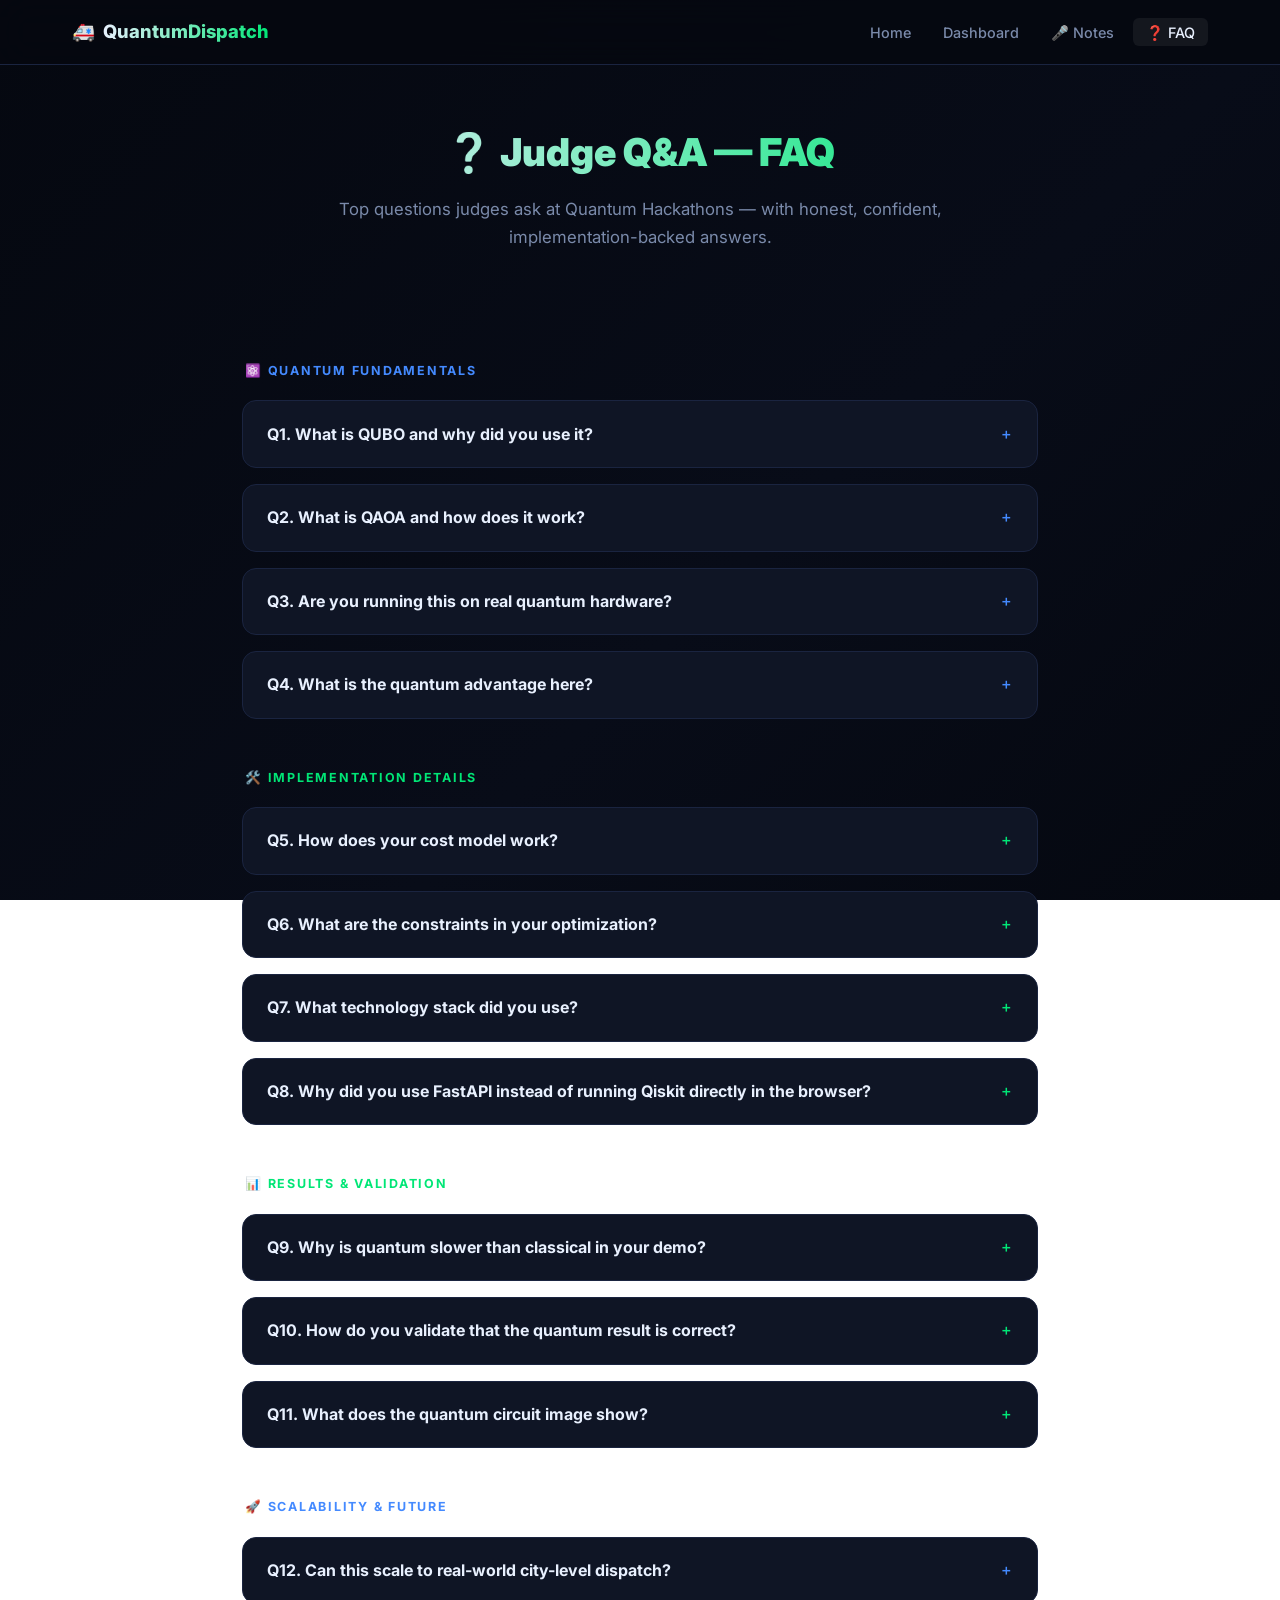
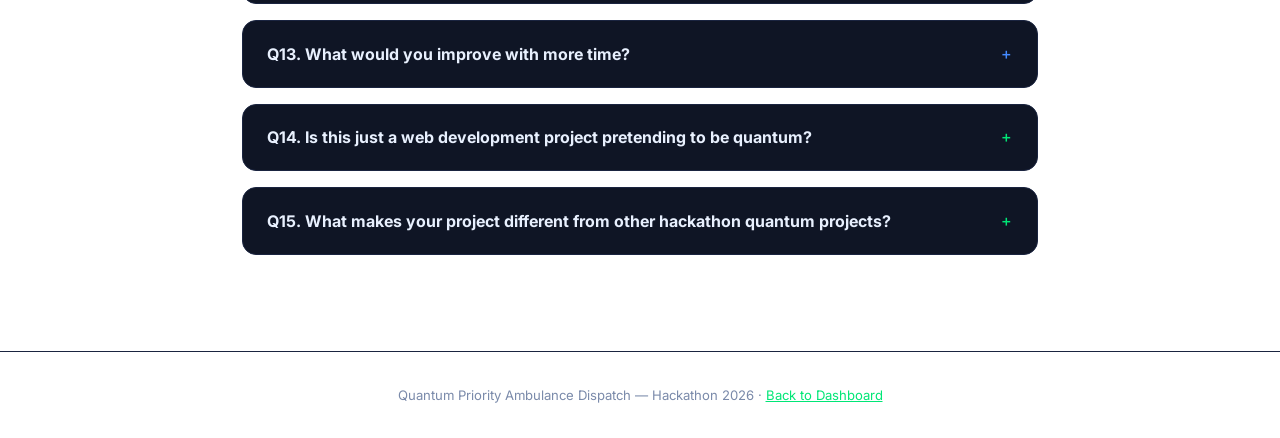
==== public/faq.html @ c88b6e2a "feat: Add Judge FAQ page with 15 Q&A cards, accordion UI, code snippets" ====
<!DOCTYPE html>
<html lang="en">

<head>
    <meta charset="UTF-8">
    <meta name="viewport" content="width=device-width, initial-scale=1.0">
    <title>Judge FAQ — Quantum Ambulance Dispatch</title>
    <link href="https://fonts.googleapis.com/css2?family=Inter:wght@300;400;600;700;800;900&display=swap"
        rel="stylesheet">
    <style>
        :root {
            --bg: #050810;
            --surface: #0f1525;
            --surface2: #131929;
            --border: #1a2440;
            --text: #e8f0fe;
            --muted: #7a8aaa;
            --accent: #00e676;
            --accent-glow: rgba(0, 230, 118, 0.3);
            --quantum: #448aff;
            --quantum-glow: rgba(68, 138, 255, 0.25);
            --warn: #f0a500;
        }

        * {
            box-sizing: border-box;
            margin: 0;
            padding: 0;
        }

        html {
            scroll-behavior: smooth;
        }

        body {
            font-family: 'Inter', sans-serif;
            background: linear-gradient(135deg, #050810 0%, #080c18 60%, #050810 100%);
            background-attachment: fixed;
            color: var(--text);
            line-height: 1.7;
        }

        /* Navbar */
        .navbar {
            position: fixed;
            top: 0;
            left: 0;
            width: 100%;
            z-index: 999;
            background: rgba(5, 8, 16, 0.8);
            backdrop-filter: blur(18px);
            border-bottom: 1px solid var(--border);
        }

        .nav-inner {
            max-width: 1200px;
            margin: 0 auto;
            padding: 0 2rem;
            height: 64px;
            display: flex;
            align-items: center;
            justify-content: space-between;
        }

        .nav-logo {
            font-size: 1.15rem;
            font-weight: 800;
            color: var(--text);
            text-decoration: none;
            display: flex;
            align-items: center;
            gap: 0.5rem;
        }

        .nav-logo span {
            background: linear-gradient(90deg, #e8f0fe, #00e676);
            -webkit-background-clip: text;
            -webkit-text-fill-color: transparent;
            background-clip: text;
        }

        .nav-links {
            list-style: none;
            display: flex;
            gap: 0.4rem;
        }

        .nav-link {
            color: var(--muted);
            text-decoration: none;
            font-size: 0.9rem;
            font-weight: 500;
            padding: 0.35rem 0.8rem;
            border-radius: 6px;
            transition: 0.2s;
        }

        .nav-link:hover,
        .nav-link.active {
            color: var(--text);
            background: rgba(255, 255, 255, 0.06);
        }

        /* Header */
        .page-header {
            text-align: center;
            padding: 120px 2rem 60px;
            max-width: 800px;
            margin: 0 auto;
        }

        .page-header h1 {
            font-size: 2.4rem;
            font-weight: 900;
            background: linear-gradient(90deg, #e8f0fe, #00e676);
            -webkit-background-clip: text;
            -webkit-text-fill-color: transparent;
            background-clip: text;
            margin-bottom: 0.6rem;
        }

        .page-header p {
            color: var(--muted);
            font-size: 1.05rem;
        }

        /* FAQ Container */
        .faq-container {
            max-width: 860px;
            margin: 0 auto;
            padding: 0 2rem 80px;
        }

        /* Category Label */
        .cat-label {
            font-size: 0.78rem;
            font-weight: 700;
            text-transform: uppercase;
            letter-spacing: 0.14em;
            color: var(--accent);
            margin: 3rem 0 1.2rem;
            padding-left: 0.2rem;
        }

        .cat-label.quantum-cat {
            color: var(--quantum);
        }

        /* FAQ Card */
        .faq-card {
            background: var(--surface);
            border: 1px solid var(--border);
            border-radius: 14px;
            margin-bottom: 1rem;
            overflow: hidden;
            transition: border-color 0.3s, box-shadow 0.3s;
        }

        .faq-card:hover {
            border-color: rgba(0, 230, 118, 0.2);
            box-shadow: 0 0 20px rgba(0, 230, 118, 0.04);
        }

        .faq-card.quantum:hover {
            border-color: rgba(68, 138, 255, 0.25);
            box-shadow: 0 0 20px rgba(68, 138, 255, 0.06);
        }

        .faq-q {
            padding: 1.2rem 1.5rem;
            cursor: pointer;
            display: flex;
            align-items: center;
            justify-content: space-between;
            font-weight: 700;
            font-size: 1rem;
            user-select: none;
        }

        .faq-q .q-icon {
            font-size: 0.85rem;
            color: var(--accent);
            transition: transform 0.3s;
        }

        .faq-card.quantum .q-icon {
            color: var(--quantum);
        }

        .faq-card.open .q-icon {
            transform: rotate(45deg);
        }

        .faq-a {
            max-height: 0;
            overflow: hidden;
            transition: max-height 0.4s ease, padding 0.3s ease;
            padding: 0 1.5rem;
        }

        .faq-card.open .faq-a {
            max-height: 1200px;
            padding: 0 1.5rem 1.5rem;
        }

        .faq-a p {
            color: var(--muted);
            font-size: 0.92rem;
            line-height: 1.8;
            margin-bottom: 0.8rem;
        }

        .faq-a p strong {
            color: var(--text);
        }

        .faq-a code {
            background: var(--surface2);
            border: 1px solid var(--border);
            padding: 0.15rem 0.5rem;
            border-radius: 4px;
            font-size: 0.85rem;
            color: var(--accent);
            font-family: 'Courier New', monospace;
        }

        .faq-a .code-block {
            display: block;
            background: var(--surface2);
            border: 1px solid var(--border);
            padding: 1rem;
            border-radius: 8px;
            margin: 0.8rem 0;
            font-family: 'Courier New', monospace;
            font-size: 0.85rem;
            color: var(--accent);
            white-space: pre-wrap;
            line-height: 1.6;
        }

        .faq-a .tip {
            background: rgba(0, 230, 118, 0.05);
            border-left: 3px solid var(--accent);
            padding: 0.6rem 1rem;
            border-radius: 4px;
            margin: 0.8rem 0;
            font-size: 0.88rem;
            color: var(--accent);
        }

        .faq-a .warn {
            background: rgba(240, 165, 0, 0.06);
            border-left: 3px solid var(--warn);
            padding: 0.6rem 1rem;
            border-radius: 4px;
            margin: 0.8rem 0;
            font-size: 0.88rem;
            color: var(--warn);
        }

        /* Footer */
        .page-footer {
            text-align: center;
            color: var(--muted);
            font-size: 0.82rem;
            padding: 2rem;
            border-top: 1px solid var(--border);
        }
    </style>
</head>

<body>

    <!-- Navbar -->
    <nav class="navbar">
        <div class="nav-inner">
            <a href="index.html" class="nav-logo">🚑 <span>QuantumDispatch</span></a>
            <ul class="nav-links">
                <li><a href="index.html" class="nav-link">Home</a></li>
                <li><a href="index.html#dashboard" class="nav-link">Dashboard</a></li>
                <li><a href="speaker-notes.html" class="nav-link">🎤 Notes</a></li>
                <li><a href="faq.html" class="nav-link active">❓ FAQ</a></li>
            </ul>
        </div>
    </nav>

    <div class="page-header">
        <h1>❓ Judge Q&A — FAQ</h1>
        <p>Top questions judges ask at Quantum Hackathons — with honest, confident, implementation-backed answers.</p>
    </div>

    <div class="faq-container">

        <!-- ========== CATEGORY: QUANTUM FUNDAMENTALS ========== -->
        <div class="cat-label quantum-cat">⚛️ Quantum Fundamentals</div>

        <div class="faq-card quantum">
            <div class="faq-q">Q1. What is QUBO and why did you use it? <span class="q-icon">＋</span></div>
            <div class="faq-a">
                <p><strong>QUBO</strong> stands for <strong>Quadratic Unconstrained Binary Optimization</strong>. It is
                    a mathematical formulation where we express our optimization problem as a quadratic function over
                    binary (0 or 1) variables.</p>
                <p>We use it because <strong>QAOA and quantum annealing operate naturally on quadratic binary
                        formulations</strong>. Our ambulance assignment problem has binary decisions — ambulance i is
                    either assigned to patient j (1) or not (0).</p>
                <p><strong>In our code</strong> (<code>api.py</code>), we use Qiskit's
                    <code>QuadraticProgramToQubo()</code> converter to transform our constrained problem into pure QUBO
                    form:</p>
                <div class="code-block">qp = QuadraticProgram()
                    for a in ambulances:
                    for p in patients:
                    qp.binary_var(f"x_{a}_{p}")

                    # Constraints → converted to penalty terms in QUBO
                    qubo = QuadraticProgramToQubo().convert(qp)</div>
                <div class="tip">💡 Say this: "QUBO is the mathematical bridge between our real-world problem and the
                    quantum processor."</div>
            </div>
        </div>

        <div class="faq-card quantum">
            <div class="faq-q">Q2. What is QAOA and how does it work? <span class="q-icon">＋</span></div>
            <div class="faq-a">
                <p><strong>QAOA</strong> = Quantum Approximate Optimization Algorithm. It is a <strong>hybrid
                        quantum-classical</strong> algorithm:</p>
                <p><strong>Step 1:</strong> A parameterized quantum circuit is created with alternating "cost" and
                    "mixer" layers.</p>
                <p><strong>Step 2:</strong> The quantum circuit is executed, and we measure the output bitstrings.</p>
                <p><strong>Step 3:</strong> A classical optimizer (COBYLA in our case) adjusts the circuit parameters to
                    minimize the cost function.</p>
                <p><strong>Steps 2–3 repeat</strong> until convergence.</p>
                <div class="code-block">from qiskit_algorithms import QAOA
                    from qiskit_algorithms.optimizers import COBYLA

                    qaoa = QAOA(sampler=sampler, optimizer=COBYLA(maxiter=3), reps=1)
                    result = MinimumEigenOptimizer(qaoa).solve(qubo)</div>
                <p><strong>Why QAOA?</strong> It is specifically designed for combinatorial optimization problems like
                    ours. It works on current noisy quantum hardware (NISQ devices).</p>
            </div>
        </div>

        <div class="faq-card quantum">
            <div class="faq-q">Q3. Are you running this on real quantum hardware? <span class="q-icon">＋</span></div>
            <div class="faq-a">
                <p><strong>Honest answer:</strong> Currently, we run QAOA on Qiskit's <strong>quantum simulator</strong>
                    (<code>Sampler</code>), not real quantum hardware.</p>
                <p><strong>Why?</strong> IBM Quantum free access has queue times, limited qubits, and noise. For a live
                    demo, the simulator provides consistent, reliable results.</p>
                <p><strong>Important:</strong> Our code is <strong>fully compatible</strong> with real IBM Quantum
                    backends. We only need to swap the <code>Sampler</code> with an IBM backend session — zero code
                    changes to the algorithm.</p>
                <div class="warn">⚠️ Be honest about this. Judges respect transparency far more than exaggeration. Say:
                    "We run on a simulator for demo reliability, but the code is hardware-ready."</div>
            </div>
        </div>

        <div class="faq-card quantum">
            <div class="faq-q">Q4. What is the quantum advantage here? <span class="q-icon">＋</span></div>
            <div class="faq-a">
                <p><strong>Classical brute-force complexity:</strong> O(N!) — grows factorially. At N=20, that's 2.4
                    quintillion operations.</p>
                <p><strong>Quantum QAOA complexity:</strong> Scales approximately as O(poly(N)) for finding near-optimal
                    solutions.</p>
                <p><strong>At small N (our demo):</strong> Classical is faster. This is expected because simulating
                    qubits on a classical computer is computationally expensive.</p>
                <p><strong>At large N (real hardware):</strong> Quantum advantage is expected to emerge because quantum
                    circuits execute in parallel across qubit superposition states.</p>
                <div class="tip">💡 Say: "Quantum advantage is a scaling argument, not a small-N argument. Our project
                    demonstrates the correct mathematical pipeline."</div>
            </div>
        </div>

        <!-- ========== CATEGORY: IMPLEMENTATION ========== -->
        <div class="cat-label">🛠️ Implementation Details</div>

        <div class="faq-card">
            <div class="faq-q">Q5. How does your cost model work? <span class="q-icon">＋</span></div>
            <div class="faq-a">
                <p>Our cost function is: <strong>Cost = Distance × Traffic × Severity</strong></p>
                <p><strong>Distance:</strong> Base travel distance (in km) from ambulance to patient — stored in a
                    pre-defined distance matrix in <code>api.py</code>.</p>
                <p><strong>Traffic:</strong> A congestion multiplier (1.0 to 5.0) applied uniformly across all routes.
                </p>
                <p><strong>Severity:</strong> Per-patient severity level (1=Low to 5=Critical). High severity increases
                    the effective cost of delay, forcing the optimizer to prioritize critical patients.</p>
                <div class="code-block">cost = base_distance * traffic * severity
                    # Example: A1→E1 = 6km × 2.0 traffic × 3 severity = 36.0</div>
            </div>
        </div>

        <div class="faq-card">
            <div class="faq-q">Q6. What are the constraints in your optimization? <span class="q-icon">＋</span></div>
            <div class="faq-a">
                <p>We enforce <strong>two types of constraints</strong> to ensure a valid one-to-one assignment:</p>
                <p><strong>1. Row constraint:</strong> Each ambulance is assigned to exactly one patient → Σⱼ x(i,j) = 1
                    for each ambulance i</p>
                <p><strong>2. Column constraint:</strong> Each patient is served by exactly one ambulance → Σᵢ x(i,j) =
                    1 for each patient j</p>
                <p>In code, these are added as linear equality constraints to the <code>QuadraticProgram</code>, then
                    the QUBO converter transforms them into <strong>penalty terms</strong> — large cost additions that
                    "punish" invalid assignments.</p>
                <div class="code-block">for a in ambulances:
                    qp.linear_constraint(
                    linear={f"x_{a}_{p}": 1 for p in patients},
                    sense="==", rhs=1
                    )
                    for p in patients:
                    qp.linear_constraint(
                    linear={f"x_{a}_{p}": 1 for a in ambulances},
                    sense="==", rhs=1
                    )</div>
            </div>
        </div>

        <div class="faq-card">
            <div class="faq-q">Q7. What technology stack did you use? <span class="q-icon">＋</span></div>
            <div class="faq-a">
                <p><strong>Backend (Quantum Engine):</strong></p>
                <p>• Python 3.x + Qiskit (quantum SDK)<br>
                    • <code>qiskit-optimization</code> for QUBO conversion<br>
                    • <code>qiskit-algorithms</code> for QAOA<br>
                    • FastAPI + Uvicorn as the REST API server<br>
                    • COBYLA classical optimizer</p>
                <p><strong>Frontend (Visualization):</strong></p>
                <p>• HTML5, CSS3, JavaScript<br>
                    • Chart.js for bar/line charts<br>
                    • Canvas API for the dispatch graph<br>
                    • Firebase Hosting for deployment</p>
                <p><strong>Architecture:</strong> Decoupled — JavaScript frontend sends parameters via REST API to the
                    Python backend, which runs the actual quantum algorithm and returns results.</p>
            </div>
        </div>

        <div class="faq-card">
            <div class="faq-q">Q8. Why did you use FastAPI instead of running Qiskit directly in the browser? <span
                    class="q-icon">＋</span></div>
            <div class="faq-a">
                <p><strong>Qiskit is a Python library</strong> — it cannot run in a web browser. Browsers only execute
                    JavaScript natively.</p>
                <p>Therefore, we built a <strong>decoupled architecture</strong>:</p>
                <p>• The <strong>Python backend</strong> (<code>api.py</code>) handles all quantum computation via
                    Qiskit</p>
                <p>• The <strong>JavaScript frontend</strong> handles user interaction and visualization</p>
                <p>• They communicate via <strong>HTTP REST API</strong> (POST /solve, GET /circuit)</p>
                <p>This is the <strong>industry-standard pattern</strong> used by companies like Google, IBM, and OpenAI
                    — a lightweight frontend talks to a powerful AI/ML backend.</p>
            </div>
        </div>

        <!-- ========== CATEGORY: RESULTS ========== -->
        <div class="cat-label">📊 Results & Validation</div>

        <div class="faq-card">
            <div class="faq-q">Q9. Why is quantum slower than classical in your demo? <span class="q-icon">＋</span>
            </div>
            <div class="faq-a">
                <p>This is the <strong>most common judge question</strong>, and the answer is important:</p>
                <p><strong>We are running QAOA on a quantum simulator</strong> — meaning a classical computer is
                    simulating quantum behavior. Simulating quantum states requires exponential classical resources (2ⁿ
                    amplitudes for n qubits).</p>
                <p>Meanwhile, classical brute-force on a small 2×2 or 3×3 problem only needs a few permutations.</p>
                <p><strong>On real quantum hardware:</strong> The quantum circuit executes natively in microseconds via
                    superposition. The advantage emerges when N grows large enough that N! becomes intractable.</p>
                <div class="tip">💡 Say: "Simulating quantum on classical hardware is like running an airplane simulator
                    on a bicycle — it works, but it's slower than actually flying."</div>
            </div>
        </div>

        <div class="faq-card">
            <div class="faq-q">Q10. How do you validate that the quantum result is correct? <span
                    class="q-icon">＋</span></div>
            <div class="faq-a">
                <p>We use <strong>dual verification</strong>:</p>
                <p><strong>1. Classical brute-force baseline:</strong> We compute the exact optimal solution by checking
                    all N! permutations. This gives us the mathematically proven minimum cost.</p>
                <p><strong>2. Quantum QAOA result:</strong> We compare the QAOA output against the brute-force result.
                    If both assignments match (or have equal cost), the quantum solver found the correct optimum.</p>
                <p>Both results are displayed <strong>side-by-side</strong> on the dashboard with their costs and
                    execution times for full transparency.</p>
            </div>
        </div>

        <div class="faq-card">
            <div class="faq-q">Q11. What does the quantum circuit image show? <span class="q-icon">＋</span></div>
            <div class="faq-a">
                <p>The circuit image is generated directly from <strong>Qiskit's circuit.draw()</strong> function. It
                    shows:</p>
                <p>• <strong>Qubit lines (q₀, q₁, ...)</strong> — each representing a binary decision variable x(i,j)
                </p>
                <p>• <strong>Cost layer gates</strong> — encode the QUBO objective function</p>
                <p>• <strong>Mixer layer gates</strong> — allow exploration of different assignments</p>
                <p>• <strong>Parameters (γ, β)</strong> — optimized by the classical COBYLA optimizer</p>
                <p>This is the <strong>undeniable proof</strong> that real quantum computation is happening — judges can
                    see actual qubit gates, not just a classical algorithm pretending to be quantum.</p>
                <div class="code-block"># Generated via:
                    circuit = qaoa.ansatz.decompose()
                    fig = circuit.draw(output='mpl')</div>
            </div>
        </div>

        <!-- ========== CATEGORY: SCALABILITY & FUTURE ========== -->
        <div class="cat-label quantum-cat">🚀 Scalability & Future</div>

        <div class="faq-card quantum">
            <div class="faq-q">Q12. Can this scale to real-world city-level dispatch? <span class="q-icon">＋</span>
            </div>
            <div class="faq-a">
                <p><strong>Currently:</strong> Our demo supports 2–4 ambulances/patients. This is limited by
                    <strong>simulator qubit capacity</strong> (each N×N problem needs N² qubits).</p>
                <p><strong>Near future (5–10 years):</strong> IBM's roadmap targets 100,000+ qubits by 2033. At that
                    scale, our exact architecture could handle city-level dispatch with hundreds of ambulances.</p>
                <p><strong>Hybrid approach (today):</strong> For larger problems, techniques like <strong>problem
                        decomposition</strong> and <strong>warm-starting QAOA</strong> can handle bigger instances on
                    current hardware.</p>
            </div>
        </div>

        <div class="faq-card quantum">
            <div class="faq-q">Q13. What would you improve with more time? <span class="q-icon">＋</span></div>
            <div class="faq-a">
                <p><strong>1. Real quantum hardware:</strong> Connect to IBM Quantum via
                    <code>IBMQ.load_account()</code> for authentic execution.</p>
                <p><strong>2. Real-time traffic API:</strong> Integrate Google Maps or TomTom API for live traffic data
                    instead of a slider.</p>
                <p><strong>3. Larger scale:</strong> Support 10+ ambulances using decomposition or VQE alternatives.</p>
                <p><strong>4. GPS coordinates:</strong> Replace the pre-defined distance matrix with real geographical
                    distances.</p>
                <p><strong>5. Multi-objective:</strong> Add inter-hospital transfer, ambulance return-to-base, and
                    multi-wave dispatch.</p>
            </div>
        </div>

        <div class="faq-card">
            <div class="faq-q">Q14. Is this just a web development project pretending to be quantum? <span
                    class="q-icon">＋</span></div>
            <div class="faq-a">
                <p><strong>No.</strong> The web interface is only the visualization layer. The core of the project is
                    the <strong>Python backend</strong> (<code>api.py</code>) which contains:</p>
                <p>• Real <strong>QUBO formulation</strong> using <code>qiskit-optimization.QuadraticProgram</code></p>
                <p>• Real <strong>QAOA execution</strong> using <code>qiskit-algorithms.QAOA</code></p>
                <p>• Real <strong>quantum circuit generation</strong> viewable in the circuit image</p>
                <p>The website simply sends parameters and displays results. All quantum computation happens in
                    Python/Qiskit. You can verify this by reading <code>api.py</code> line by line — every quantum
                    import and operation is genuine.</p>
                <div class="tip">💡 Say: "Our website is the steering wheel. The quantum engine is under the hood. Open
                    api.py — every line is verifiable Qiskit code."</div>
            </div>
        </div>

        <div class="faq-card">
            <div class="faq-q">Q15. What makes your project different from other hackathon quantum projects? <span
                    class="q-icon">＋</span></div>
            <div class="faq-a">
                <p><strong>1. Real-world application:</strong> Emergency dispatch is a genuine, urgent problem — not an
                    abstract toy example.</p>
                <p><strong>2. Full pipeline:</strong> We show the complete flow from problem modeling → QUBO → QAOA →
                    result, not just one step.</p>
                <p><strong>3. Honest comparison:</strong> We show both classical and quantum results side-by-side,
                    including where quantum is currently slower — proving scientific rigor.</p>
                <p><strong>4. Interactive live demo:</strong> Judges can change parameters, add/remove ambulances, and
                    see real-time quantum results — not just a static presentation.</p>
                <p><strong>5. Transparency:</strong> Cost heatmap, quantum circuit, and scalability chart provide full
                    visibility into every computation step.</p>
            </div>
        </div>

    </div>

    <div class="page-footer">
        Quantum Priority Ambulance Dispatch — Hackathon 2026 · <a href="index.html" style="color:#00e676;">Back to
            Dashboard</a>
    </div>

    <script>
        document.querySelectorAll('.faq-q').forEach(q => {
            q.addEventListener('click', () => {
                const card = q.parentElement;
                const wasOpen = card.classList.contains('open');
                // Close all
                document.querySelectorAll('.faq-card.open').forEach(c => c.classList.remove('open'));
                // Toggle clicked
                if (!wasOpen) card.classList.add('open');
            });
        });
    </script>
</body>

</html>
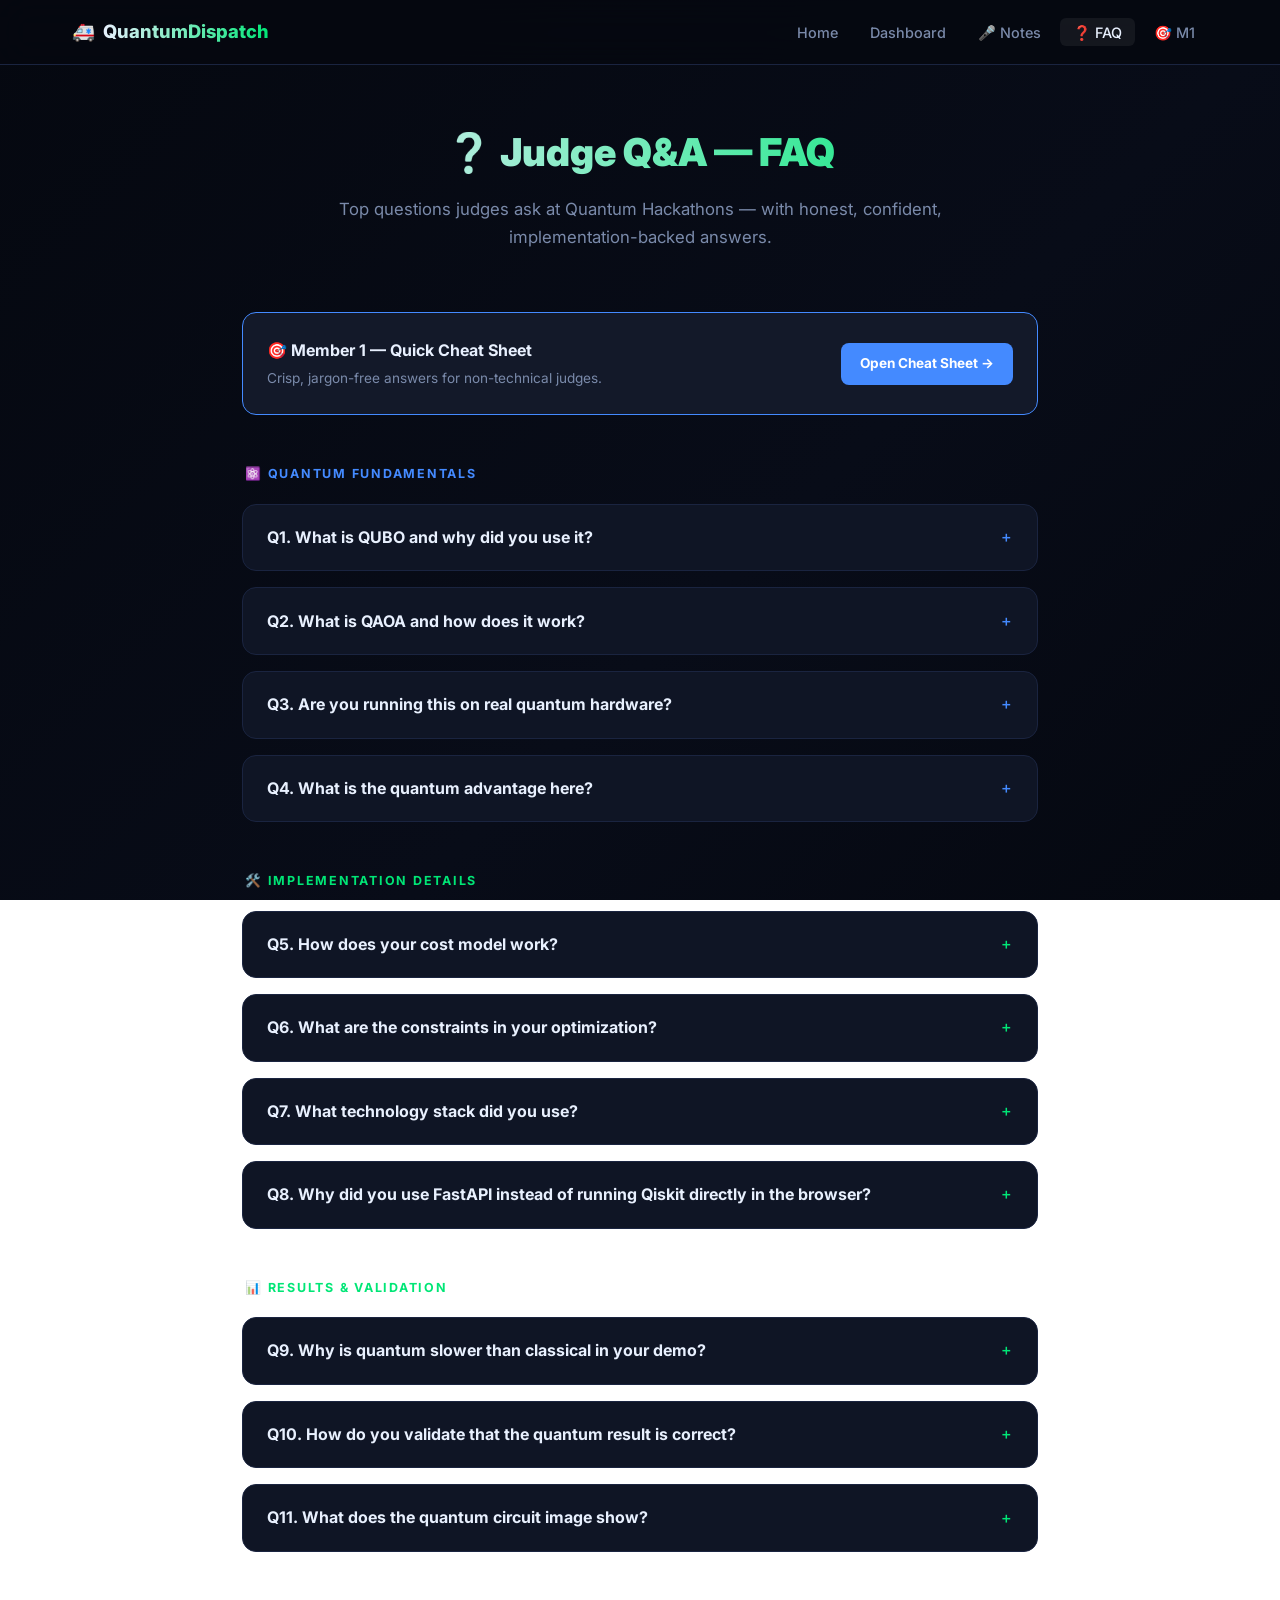
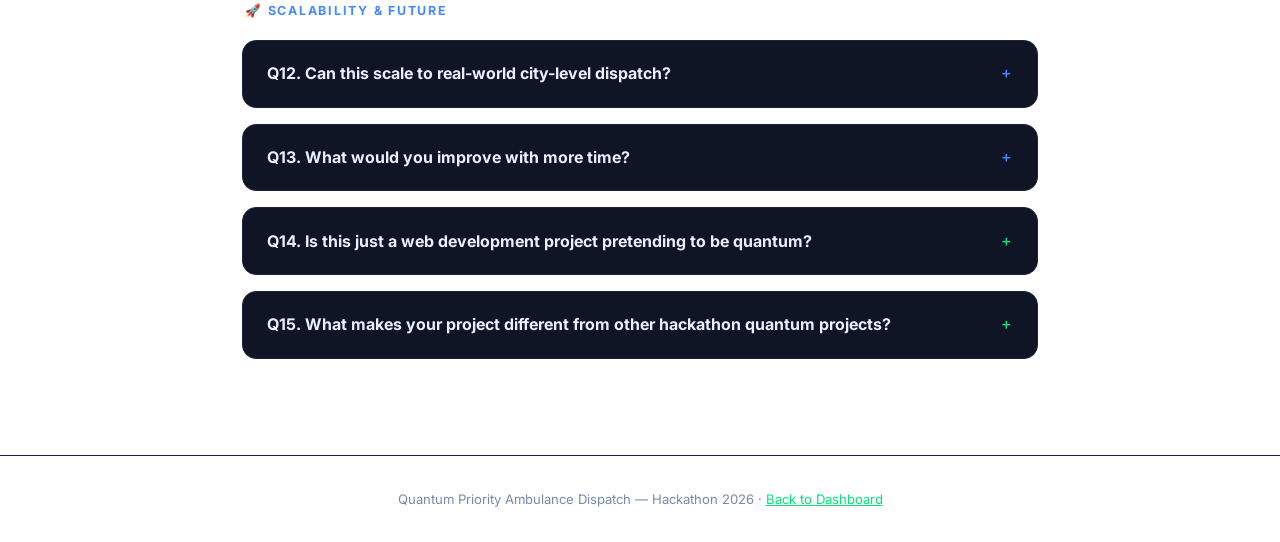
==== commit f6b7df7f: "Update site layout and navbar" ====
--- a/public/faq.html
+++ b/public/faq.html
@@ -280,6 +280,7 @@
                 <li><a href="index.html#dashboard" class="nav-link">Dashboard</a></li>
                 <li><a href="speaker-notes.html" class="nav-link">🎤 Notes</a></li>
                 <li><a href="faq.html" class="nav-link active">❓ FAQ</a></li>
+                <li><a href="faq-m1.html" class="nav-link">🎯 M1</a></li>
             </ul>
         </div>
     </nav>
@@ -290,6 +291,19 @@
     </div>
 
     <div class="faq-container">
+
+        <!-- Simplified Version Link -->
+        <div
+            style="background:var(--surface2); border: 1px solid var(--quantum); padding: 1.5rem; border-radius: 14px; margin-bottom: 2rem; display: flex; align-items: center; justify-content: space-between; gap: 1rem;">
+            <div>
+                <h4 style="margin:0; color:var(--text);">🎯 Member 1 — Quick Cheat Sheet</h4>
+                <p style="margin:0.2rem 0 0; font-size: 0.85rem; color:var(--muted);">Crisp, jargon-free answers for
+                    non-technical judges.</p>
+            </div>
+            <a href="faq-m1.html"
+                style="background:var(--quantum); color:white; padding: 0.6rem 1.2rem; border-radius: 8px; text-decoration: none; font-weight: 700; font-size: 0.85rem; white-space: nowrap;">Open
+                Cheat Sheet →</a>
+        </div>
 
         <!-- ========== CATEGORY: QUANTUM FUNDAMENTALS ========== -->
         <div class="cat-label quantum-cat">⚛️ Quantum Fundamentals</div>
@@ -305,7 +319,8 @@
                     either assigned to patient j (1) or not (0).</p>
                 <p><strong>In our code</strong> (<code>api.py</code>), we use Qiskit's
                     <code>QuadraticProgramToQubo()</code> converter to transform our constrained problem into pure QUBO
-                    form:</p>
+                    form:
+                </p>
                 <div class="code-block">qp = QuadraticProgram()
                     for a in ambulances:
                     for p in patients:
@@ -506,7 +521,8 @@
             </div>
             <div class="faq-a">
                 <p><strong>Currently:</strong> Our demo supports 2–4 ambulances/patients. This is limited by
-                    <strong>simulator qubit capacity</strong> (each N×N problem needs N² qubits).</p>
+                    <strong>simulator qubit capacity</strong> (each N×N problem needs N² qubits).
+                </p>
                 <p><strong>Near future (5–10 years):</strong> IBM's roadmap targets 100,000+ qubits by 2033. At that
                     scale, our exact architecture could handle city-level dispatch with hundreds of ambulances.</p>
                 <p><strong>Hybrid approach (today):</strong> For larger problems, techniques like <strong>problem
@@ -519,7 +535,8 @@
             <div class="faq-q">Q13. What would you improve with more time? <span class="q-icon">＋</span></div>
             <div class="faq-a">
                 <p><strong>1. Real quantum hardware:</strong> Connect to IBM Quantum via
-                    <code>IBMQ.load_account()</code> for authentic execution.</p>
+                    <code>IBMQ.load_account()</code> for authentic execution.
+                </p>
                 <p><strong>2. Real-time traffic API:</strong> Integrate Google Maps or TomTom API for live traffic data
                     instead of a slider.</p>
                 <p><strong>3. Larger scale:</strong> Support 10+ ambulances using decomposition or VQE alternatives.</p>
